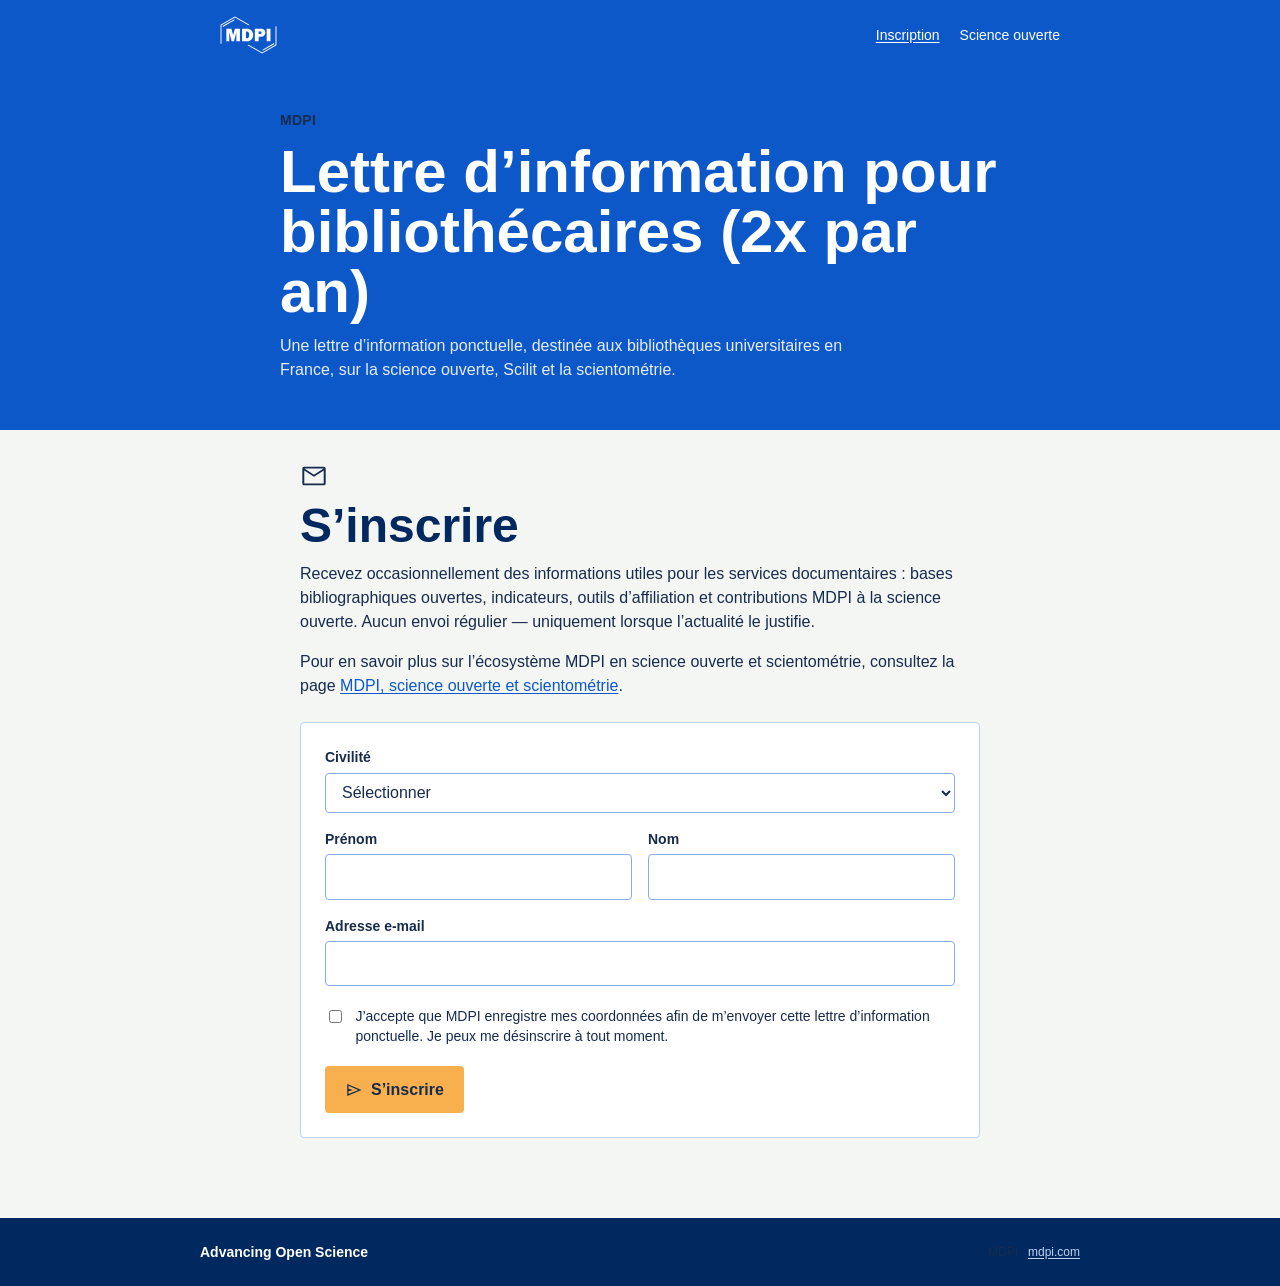
==== index.html @ 77c3365d "initial commit of the mini website" ====
<!DOCTYPE html>
<html lang="fr">
  <head>
    <meta charset="utf-8" />
    <meta name="viewport" content="width=device-width, initial-scale=1" />
    <title>Lettre d’information MDPI — Bibliothèques universitaires</title>
    <meta
      name="description"
      content="Inscription à la lettre d’information ponctuelle MDPI destinée aux bibliothécaires universitaires en France."
    />
    <link rel="stylesheet" href="./styles.css" />
  </head>
  <body>
    <header class="site-header">
      <div class="header-inner">
        <a href="./index.html" aria-label="MDPI — Accueil">
          <img
            class="logo"
            src="./assets/logos/MDPI-logo-White.svg"
            alt="MDPI"
            width="120"
            height="35"
          />
        </a>
        <nav class="site-nav" aria-label="Navigation principale">
          <a href="./index.html" aria-current="page">Inscription</a>
          <a href="./science-ouverte.html">Science ouverte</a>
        </nav>
      </div>
    </header>

    <section class="hero">
      <div class="hero-inner">
        <p class="brand">MDPI</p>
        <h1>Lettre d’information pour bibliothécaires (2x par an)</h1>
        <p class="lede">
          Une lettre d’information ponctuelle, destinée aux bibliothèques
          universitaires en France, sur la science ouverte, Scilit et la
          scientométrie.
        </p>
      </div>
    </section>

    <main class="main">
      <section class="section">
        <img
          class="section-icon"
          src="./assets/icons/mail.svg"
          alt=""
          width="28"
          height="28"
        />
        <h2>S’inscrire</h2>
        <p>
          Recevez occasionnellement des informations utiles pour les services
          documentaires : bases bibliographiques ouvertes, indicateurs, outils
          d’affiliation et contributions MDPI à la science ouverte. Aucun envoi
          régulier — uniquement lorsque l’actualité le justifie.
        </p>
        <p>
          Pour en savoir plus sur l’écosystème MDPI en science ouverte et
          scientométrie, consultez la page
          <a href="./science-ouverte.html">MDPI, science ouverte et scientométrie</a>.
        </p>

        <div class="form-panel">
          <form id="signup-form" novalidate>
            <div class="honeypot" aria-hidden="true">
              <label for="company">Société</label>
              <input
                type="text"
                id="company"
                name="company"
                tabindex="-1"
                autocomplete="off"
              />
            </div>

            <div class="form-row">
              <label for="title">Civilité</label>
              <select id="title" name="title" required>
                <option value="">Sélectionner</option>
                <option value="Mme">Mme</option>
                <option value="M.">M.</option>
                <option value="Dr">Dr</option>
                <option value="Pr">Pr</option>
              </select>
            </div>

            <div class="form-grid">
              <div class="form-row">
                <label for="firstname">Prénom</label>
                <input
                  type="text"
                  id="firstname"
                  name="firstname"
                  autocomplete="given-name"
                  required
                />
              </div>
              <div class="form-row">
                <label for="lastname">Nom</label>
                <input
                  type="text"
                  id="lastname"
                  name="lastname"
                  autocomplete="family-name"
                  required
                />
              </div>
            </div>

            <div class="form-row">
              <label for="email">Adresse e-mail</label>
              <input
                type="email"
                id="email"
                name="email"
                autocomplete="email"
                required
              />
            </div>

            <label class="consent">
              <input type="checkbox" id="consent" name="consent" required />
              <span>
                J’accepte que MDPI enregistre mes coordonnées afin de
                m’envoyer cette lettre d’information ponctuelle. Je peux me
                désinscrire à tout moment.
              </span>
            </label>

            <button class="btn btn-primary" type="submit" id="submit-btn">
              <img
                class="icon-inline"
                src="./assets/icons/send.svg"
                alt=""
                width="18"
                height="18"
              />
              S’inscrire
            </button>

            <div
              id="form-status"
              class="form-status"
              role="status"
              aria-live="polite"
            ></div>
          </form>
        </div>
      </section>
    </main>

    <footer class="site-footer">
      <div class="footer-inner">
        <p class="footer-tagline">Advancing Open Science</p>
        <p class="footer-meta">
          MDPI ·
          <a href="https://www.mdpi.com/">mdpi.com</a>
        </p>
      </div>
    </footer>

    <script>
      (function () {
        var form = document.getElementById("signup-form");
        var statusEl = document.getElementById("form-status");
        var submitBtn = document.getElementById("submit-btn");
        var emailRe = /^[^\s@]+@[^\s@]+\.[^\s@]+$/;

        function showStatus(type, message) {
          statusEl.className = "form-status is-visible " + type;
          statusEl.textContent = message;
        }

        form.addEventListener("submit", async function (event) {
          event.preventDefault();

          if (form.company.value) {
            showStatus(
              "success",
              "Merci. Votre inscription a bien été enregistrée."
            );
            form.reset();
            return;
          }

          var title = form.title.value.trim();
          var firstname = form.firstname.value.trim();
          var lastname = form.lastname.value.trim();
          var email = form.email.value.trim();
          var consent = form.consent.checked;

          if (!title || !firstname || !lastname || !email) {
            showStatus(
              "error",
              "Veuillez renseigner tous les champs obligatoires."
            );
            return;
          }

          if (!emailRe.test(email)) {
            showStatus("error", "Veuillez indiquer une adresse e-mail valide.");
            return;
          }

          if (!consent) {
            showStatus(
              "error",
              "Veuillez accepter le traitement de vos données pour vous inscrire."
            );
            return;
          }

          submitBtn.disabled = true;

          try {
            var response = await fetch("/.netlify/functions/signup", {
              method: "POST",
              headers: { "Content-Type": "application/json" },
              body: JSON.stringify({
                title: title,
                firstname: firstname,
                lastname: lastname,
                email: email,
              }),
            });

            var data = {};
            try {
              data = await response.json();
            } catch (parseError) {
              data = {};
            }

            if (!response.ok) {
              showStatus(
                "error",
                data.error ||
                  "L’inscription n’a pas pu être enregistrée. Réessayez plus tard."
              );
              return;
            }

            showStatus(
              "success",
              "Merci. Votre inscription a bien été enregistrée."
            );
            form.reset();
          } catch (error) {
            showStatus(
              "error",
              "Impossible de joindre le service d’inscription. Vérifiez votre connexion ou réessayez plus tard."
            );
          } finally {
            submitBtn.disabled = false;
          }
        });
      })();
    </script>
  </body>
</html>
---- styles.css ----
:root {
  --mdpi-blue: #0d58c9;
  --mdpi-blue-000: #e6eefa;
  --mdpi-blue-100: #bdd3f2;
  --mdpi-blue-200: #85aee8;
  --mdpi-blue-300: #528cde;
  --mdpi-blue-400: #1f6ad4;
  --mdpi-blue-500: #0d58c9;
  --mdpi-blue-800: #01347c;
  --mdpi-blue-900: #01285f;
  --mdpi-green: #009e6f;
  --mdpi-yellow: #f8b04f;
  --paper-off-white: #f4f6f3;
  --paper-blue: #edf2fa;
  --signal-error: #e11900;
  --signal-warning: #ffc043;
  --signal-success: #05944f;
  --signal-info: #59baf0;
  --ink: #172b4d;
  --ink-muted: #44546f;
  --white: #ffffff;
  --radius: 4px;
  --font: "Suisse Int'l", "Helvetica Neue", Helvetica, Arial, sans-serif;
  --max-width: 720px;
  --max-width-wide: 880px;
}

*,
*::before,
*::after {
  box-sizing: border-box;
}

html {
  scroll-behavior: smooth;
}

body {
  margin: 0;
  font-family: var(--font);
  font-size: 16px;
  line-height: 24px;
  font-weight: 400;
  color: var(--ink);
  background: var(--paper-off-white);
  text-align: left;
}

img {
  max-width: 100%;
  height: auto;
  display: block;
}

a {
  color: var(--mdpi-blue);
  text-decoration: underline;
  text-underline-offset: 2px;
}

a:hover {
  color: var(--mdpi-blue-800);
}

.site-header {
  background: var(--mdpi-blue);
  color: var(--white);
}

.site-header a {
  color: var(--white);
  text-decoration: none;
}

.site-header a:hover {
  text-decoration: underline;
}

.header-inner {
  max-width: var(--max-width-wide);
  margin: 0 auto;
  padding: 1rem 1.25rem;
  display: flex;
  align-items: center;
  justify-content: space-between;
  gap: 1rem;
}

.logo {
  height: 38px;
  width: auto;
}

.site-nav {
  display: flex;
  gap: 1.25rem;
  font-size: 14px;
  line-height: 20px;
}

.site-nav a[aria-current="page"] {
  text-decoration: underline;
}

.hero {
  background: var(--mdpi-blue);
  color: var(--white);
  padding: 2.5rem 1.25rem 3rem;
}

.hero-inner {
  max-width: var(--max-width);
  margin: 0 auto;
}

.hero .brand {
  font-size: 14px;
  line-height: 20px;
  font-weight: 600;
  letter-spacing: 0.02em;
  margin: 0 0 0.75rem;
}

.hero h1 {
  margin: 0 0 0.75rem;
  font-weight: 700;
  font-size: 36px;
  line-height: 40px;
}

.hero .lede {
  margin: 0;
  font-size: 16px;
  line-height: 24px;
  max-width: 36em;
  color: var(--mdpi-blue-000);
}

@media (min-width: 768px) {
  .hero h1 {
    font-size: 48px;
    line-height: 48px;
  }
}

@media (min-width: 1024px) {
  .hero h1 {
    font-size: 60px;
    line-height: 60px;
  }
}

.main {
  max-width: var(--max-width);
  margin: 0 auto;
  padding: 2rem 1.25rem 3rem;
}

.main-wide {
  max-width: var(--max-width-wide);
}

.section {
  margin-bottom: 2.5rem;
  padding-bottom: 2.5rem;
  border-bottom: 1px solid var(--mdpi-blue-100);
}

.section:last-of-type {
  border-bottom: none;
  margin-bottom: 0;
  padding-bottom: 0;
}

.section-icon {
  width: 28px;
  height: 28px;
  margin-bottom: 0.75rem;
}

h2 {
  margin: 0 0 0.75rem;
  font-weight: 700;
  font-size: 30px;
  line-height: 36px;
  color: var(--mdpi-blue-900);
}

@media (min-width: 768px) {
  h2 {
    font-size: 36px;
    line-height: 40px;
  }
}

@media (min-width: 1024px) {
  h2 {
    font-size: 48px;
    line-height: 48px;
  }
}

h3 {
  margin: 1.25rem 0 0.5rem;
  font-weight: 600;
  font-size: 20px;
  line-height: 28px;
  color: var(--mdpi-blue-800);
}

p,
li {
  color: var(--ink);
}

p {
  margin: 0 0 1rem;
}

ul {
  margin: 0 0 1rem;
  padding-left: 1.25rem;
}

li {
  margin-bottom: 0.35rem;
}

.overview {
  background: var(--paper-blue);
  border-radius: var(--radius);
  padding: 1.25rem 1.5rem;
  margin-bottom: 2.5rem;
}

.overview h2 {
  font-size: 20px;
  line-height: 28px;
  margin-bottom: 0.75rem;
}

.overview ul {
  list-style: none;
  padding: 0;
  margin: 0;
  display: grid;
  gap: 0.5rem;
}

.overview a {
  display: inline-flex;
  align-items: center;
  gap: 0.4rem;
  font-weight: 600;
  text-decoration: none;
}

.overview a:hover {
  text-decoration: underline;
}

.overview .icon-inline {
  width: 16px;
  height: 16px;
}

.callout {
  background: var(--paper-blue);
  border-left: 4px solid var(--mdpi-blue);
  border-radius: 0 var(--radius) var(--radius) 0;
  padding: 1rem 1.25rem;
  margin: 1.25rem 0;
}

.callout p {
  margin: 0;
}

.callout-accent {
  border-left-color: var(--mdpi-yellow);
  background: #fff8ec;
}

.callout-note {
  border-left-color: var(--signal-info);
  background: #eef8fd;
}

.hierarchy {
  list-style: none;
  padding: 0;
  margin: 1rem 0;
  display: grid;
  gap: 0.35rem;
}

.hierarchy li {
  background: var(--white);
  border: 1px solid var(--mdpi-blue-100);
  border-radius: var(--radius);
  padding: 0.5rem 0.75rem;
  font-size: 14px;
  line-height: 20px;
}

.hierarchy strong {
  font-weight: 600;
  color: var(--mdpi-blue-800);
}

.metrics {
  display: grid;
  gap: 0.75rem;
  margin: 1rem 0 1.25rem;
}

@media (min-width: 640px) {
  .metrics {
    grid-template-columns: repeat(3, 1fr);
  }
}

.metric {
  background: var(--white);
  border: 1px solid var(--mdpi-blue-100);
  border-radius: var(--radius);
  padding: 0.85rem 1rem;
}

.metric .value {
  display: block;
  font-size: 20px;
  line-height: 28px;
  font-weight: 700;
  color: var(--mdpi-blue);
}

.metric .label {
  display: block;
  font-size: 12px;
  line-height: 16px;
  color: var(--ink-muted);
  margin-top: 0.15rem;
}

.form-panel {
  background: var(--white);
  border: 1px solid var(--mdpi-blue-100);
  border-radius: var(--radius);
  padding: 1.5rem;
  margin-top: 1.5rem;
}

.form-row {
  margin-bottom: 1rem;
}

.form-row label {
  display: block;
  font-size: 14px;
  line-height: 20px;
  font-weight: 600;
  margin-bottom: 0.35rem;
  color: var(--ink);
}

.form-row input,
.form-row select {
  width: 100%;
  font-family: inherit;
  font-size: 16px;
  line-height: 24px;
  padding: 0.6rem 0.75rem;
  border: 1px solid var(--mdpi-blue-200);
  border-radius: var(--radius);
  background: var(--white);
  color: var(--ink);
}

.form-row input:focus,
.form-row select:focus {
  outline: 2px solid var(--mdpi-blue);
  outline-offset: 1px;
  border-color: var(--mdpi-blue);
}

.form-grid {
  display: grid;
  gap: 1rem;
}

@media (min-width: 640px) {
  .form-grid {
    grid-template-columns: 1fr 1fr;
  }
}

.honeypot {
  position: absolute;
  left: -9999px;
  width: 1px;
  height: 1px;
  overflow: hidden;
}

.consent {
  display: flex;
  gap: 0.65rem;
  align-items: flex-start;
  margin: 1.25rem 0;
  font-size: 14px;
  line-height: 20px;
}

.consent input {
  margin-top: 0.2rem;
  flex-shrink: 0;
}

.btn {
  display: inline-flex;
  align-items: center;
  justify-content: center;
  gap: 0.5rem;
  font-family: inherit;
  font-size: 16px;
  line-height: 24px;
  font-weight: 600;
  padding: 0.7rem 1.25rem;
  border: none;
  border-radius: var(--radius);
  cursor: pointer;
  text-decoration: none;
}

.btn-primary {
  background: var(--mdpi-yellow);
  color: var(--ink);
}

.btn-primary:hover {
  background: #f09c2a;
  color: var(--ink);
}

.btn-secondary {
  background: var(--mdpi-blue);
  color: var(--white);
}

.btn-secondary:hover {
  background: var(--mdpi-blue-800);
  color: var(--white);
}

.btn .icon-inline {
  width: 18px;
  height: 18px;
}

.btn:disabled {
  opacity: 0.6;
  cursor: not-allowed;
}

.form-status {
  margin-top: 1rem;
  padding: 0.85rem 1rem;
  border-radius: var(--radius);
  font-size: 14px;
  line-height: 20px;
  display: none;
}

.form-status.is-visible {
  display: block;
}

.form-status.success {
  background: #e6f6ef;
  color: var(--signal-success);
  border: 1px solid var(--signal-success);
}

.form-status.error {
  background: #fdecea;
  color: var(--signal-error);
  border: 1px solid var(--signal-error);
}

.links-inline {
  display: flex;
  flex-wrap: wrap;
  gap: 0.75rem 1.25rem;
  margin: 1rem 0;
}

.links-inline a {
  display: inline-flex;
  align-items: center;
  gap: 0.35rem;
  font-weight: 600;
  text-decoration: none;
}

.links-inline a:hover {
  text-decoration: underline;
}

.icon-inline {
  width: 14px;
  height: 14px;
  flex-shrink: 0;
}

.closing {
  background: var(--paper-blue);
  border-radius: var(--radius);
  padding: 1.5rem;
  margin-top: 2rem;
}

.site-footer {
  background: var(--mdpi-blue-900);
  color: var(--mdpi-blue-000);
  padding: 1.5rem 1.25rem;
  margin-top: 2rem;
}

.footer-inner {
  max-width: var(--max-width-wide);
  margin: 0 auto;
  display: flex;
  flex-wrap: wrap;
  align-items: center;
  justify-content: space-between;
  gap: 1rem;
}

.footer-tagline {
  margin: 0;
  font-size: 14px;
  line-height: 20px;
  font-weight: 600;
  color: var(--white);
}

.footer-meta {
  margin: 0;
  font-size: 12px;
  line-height: 16px;
}

.site-footer a {
  color: var(--mdpi-blue-100);
}
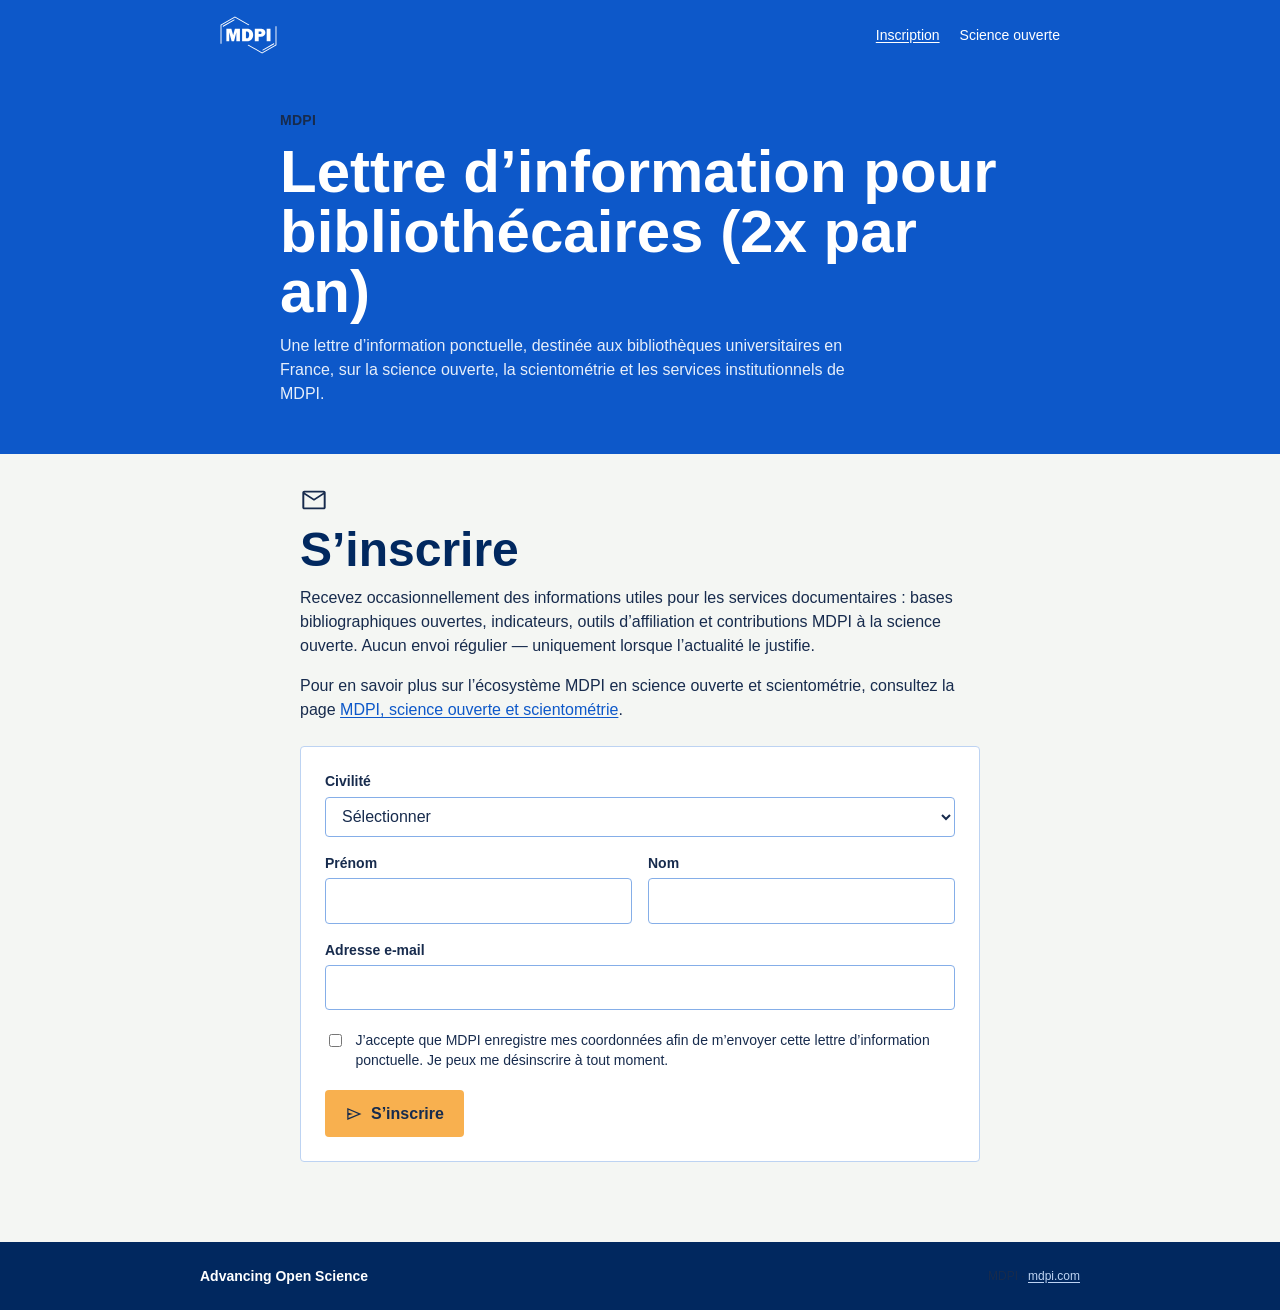
==== commit a06272bd: "adjust newsletter teaser" ====
--- a/index.html
+++ b/index.html
@@ -35,8 +35,8 @@
         <h1>Lettre d’information pour bibliothécaires (2x par an)</h1>
         <p class="lede">
           Une lettre d’information ponctuelle, destinée aux bibliothèques
-          universitaires en France, sur la science ouverte, Scilit et la
-          scientométrie.
+          universitaires en France, sur la science ouverte, la scientométrie et
+          les services institutionnels de MDPI.
         </p>
       </div>
     </section>
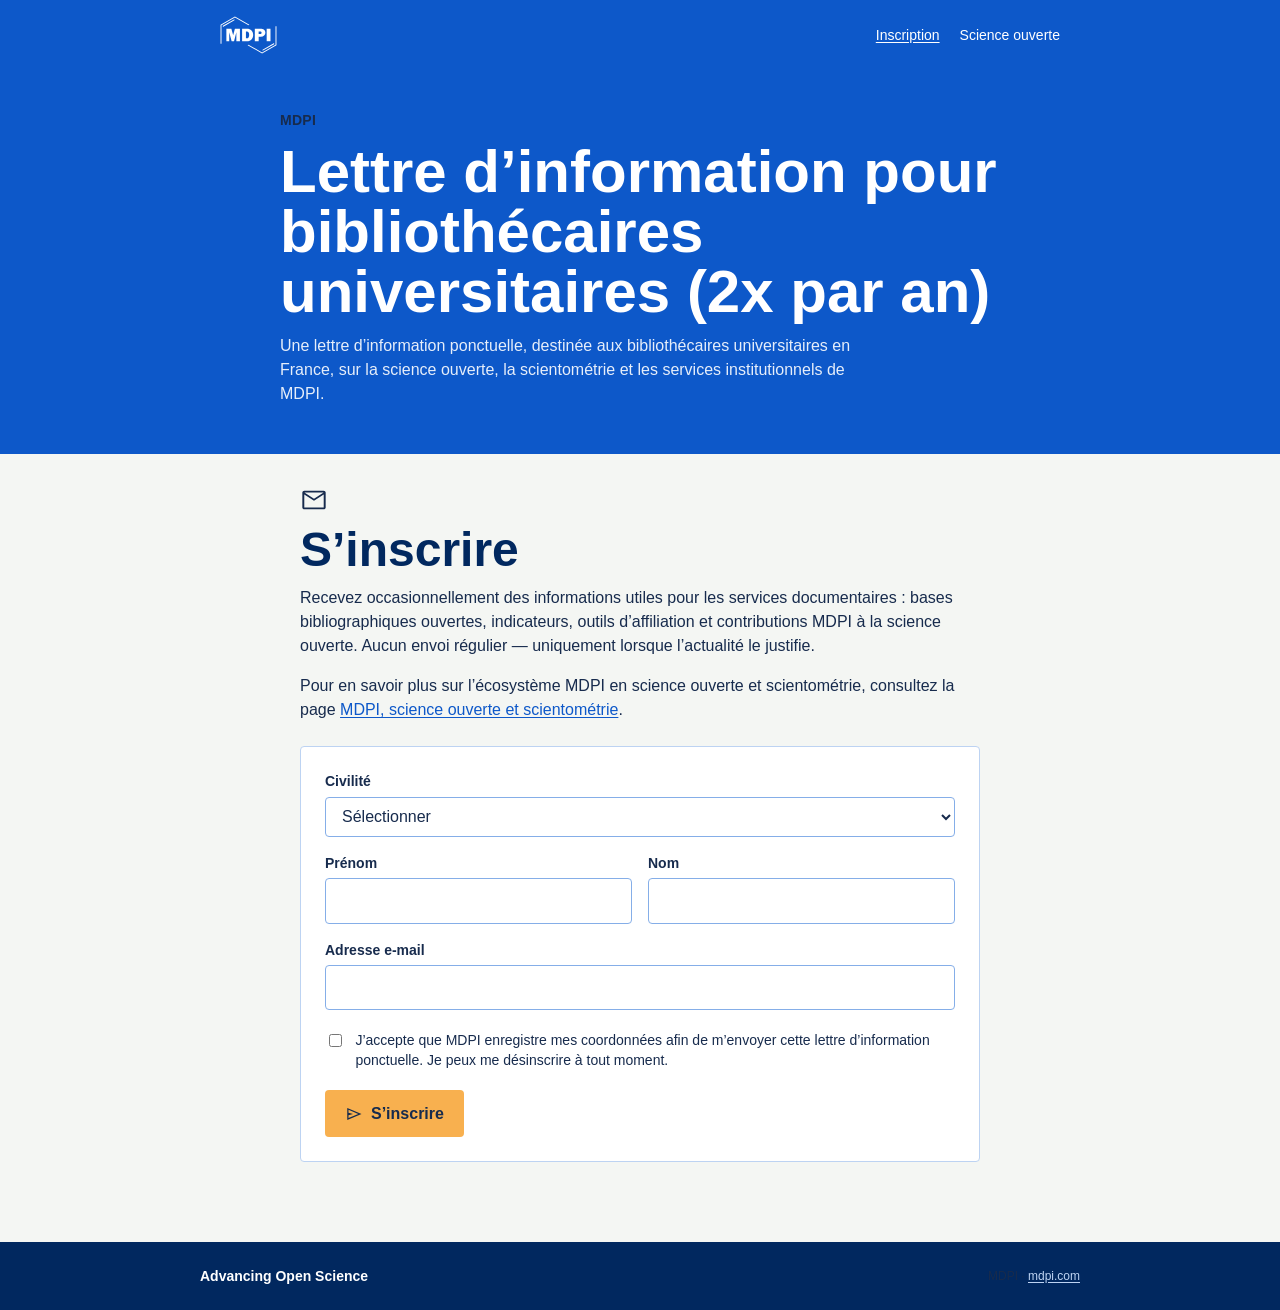
==== commit c1bb1934: "update wording based on Florian's input" ====
--- a/index.html
+++ b/index.html
@@ -3,7 +3,7 @@
   <head>
     <meta charset="utf-8" />
     <meta name="viewport" content="width=device-width, initial-scale=1" />
-    <title>Lettre d’information MDPI — Bibliothèques universitaires</title>
+    <title>Lettre d’information MDPI — Bibliothécaires universitaires</title>
     <meta
       name="description"
       content="Inscription à la lettre d’information ponctuelle MDPI destinée aux bibliothécaires universitaires en France."
@@ -32,11 +32,11 @@
     <section class="hero">
       <div class="hero-inner">
         <p class="brand">MDPI</p>
-        <h1>Lettre d’information pour bibliothécaires (2x par an)</h1>
+        <h1>Lettre d’information pour bibliothécaires universitaires (2x par an)</h1>
         <p class="lede">
-          Une lettre d’information ponctuelle, destinée aux bibliothèques
+          Une lettre d’information ponctuelle, destinée aux bibliothécaires
           universitaires en France, sur la science ouverte, la scientométrie et
-          les services institutionnels de MDPI.
+          les services institutionnels de MDPI. 
         </p>
       </div>
     </section>
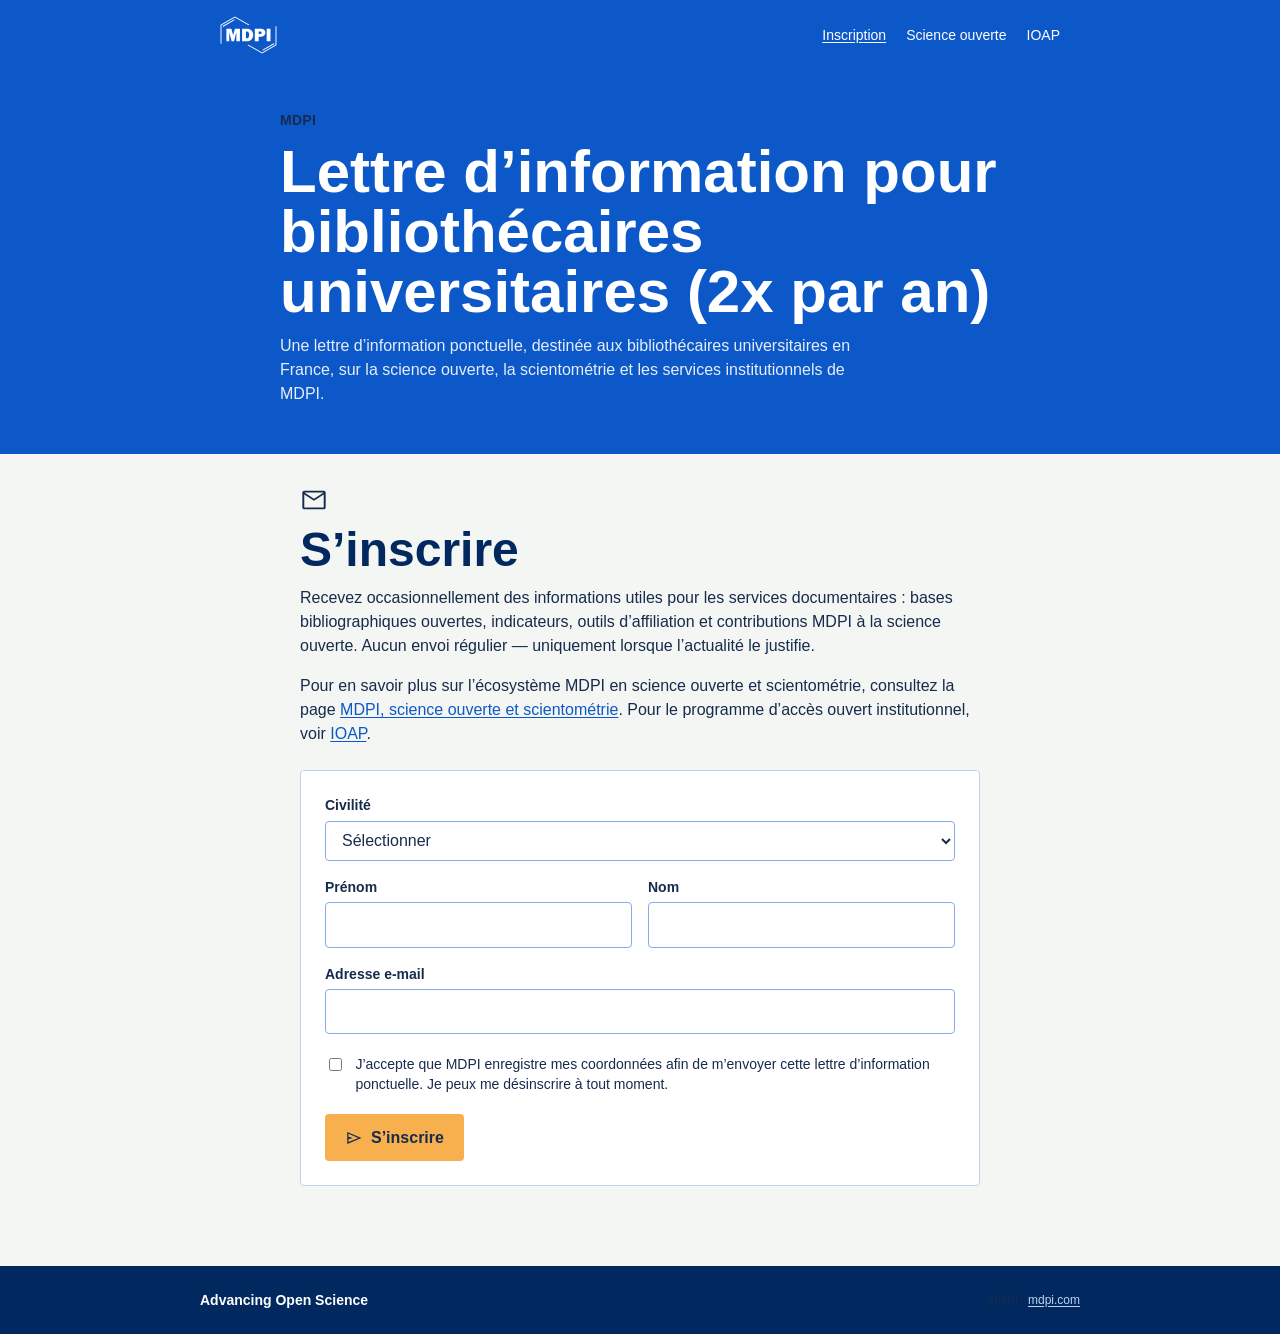
==== commit bccba644: "include a dedicated page for IOAP" ====
--- a/index.html
+++ b/index.html
@@ -25,6 +25,7 @@
         <nav class="site-nav" aria-label="Navigation principale">
           <a href="./index.html" aria-current="page">Inscription</a>
           <a href="./science-ouverte.html">Science ouverte</a>
+          <a href="./ioap.html">IOAP</a>
         </nav>
       </div>
     </header>
@@ -61,6 +62,8 @@
           Pour en savoir plus sur l’écosystème MDPI en science ouverte et
           scientométrie, consultez la page
           <a href="./science-ouverte.html">MDPI, science ouverte et scientométrie</a>.
+          Pour le programme d’accès ouvert institutionnel, voir
+          <a href="./ioap.html">IOAP</a>.
         </p>
 
         <div class="form-panel">
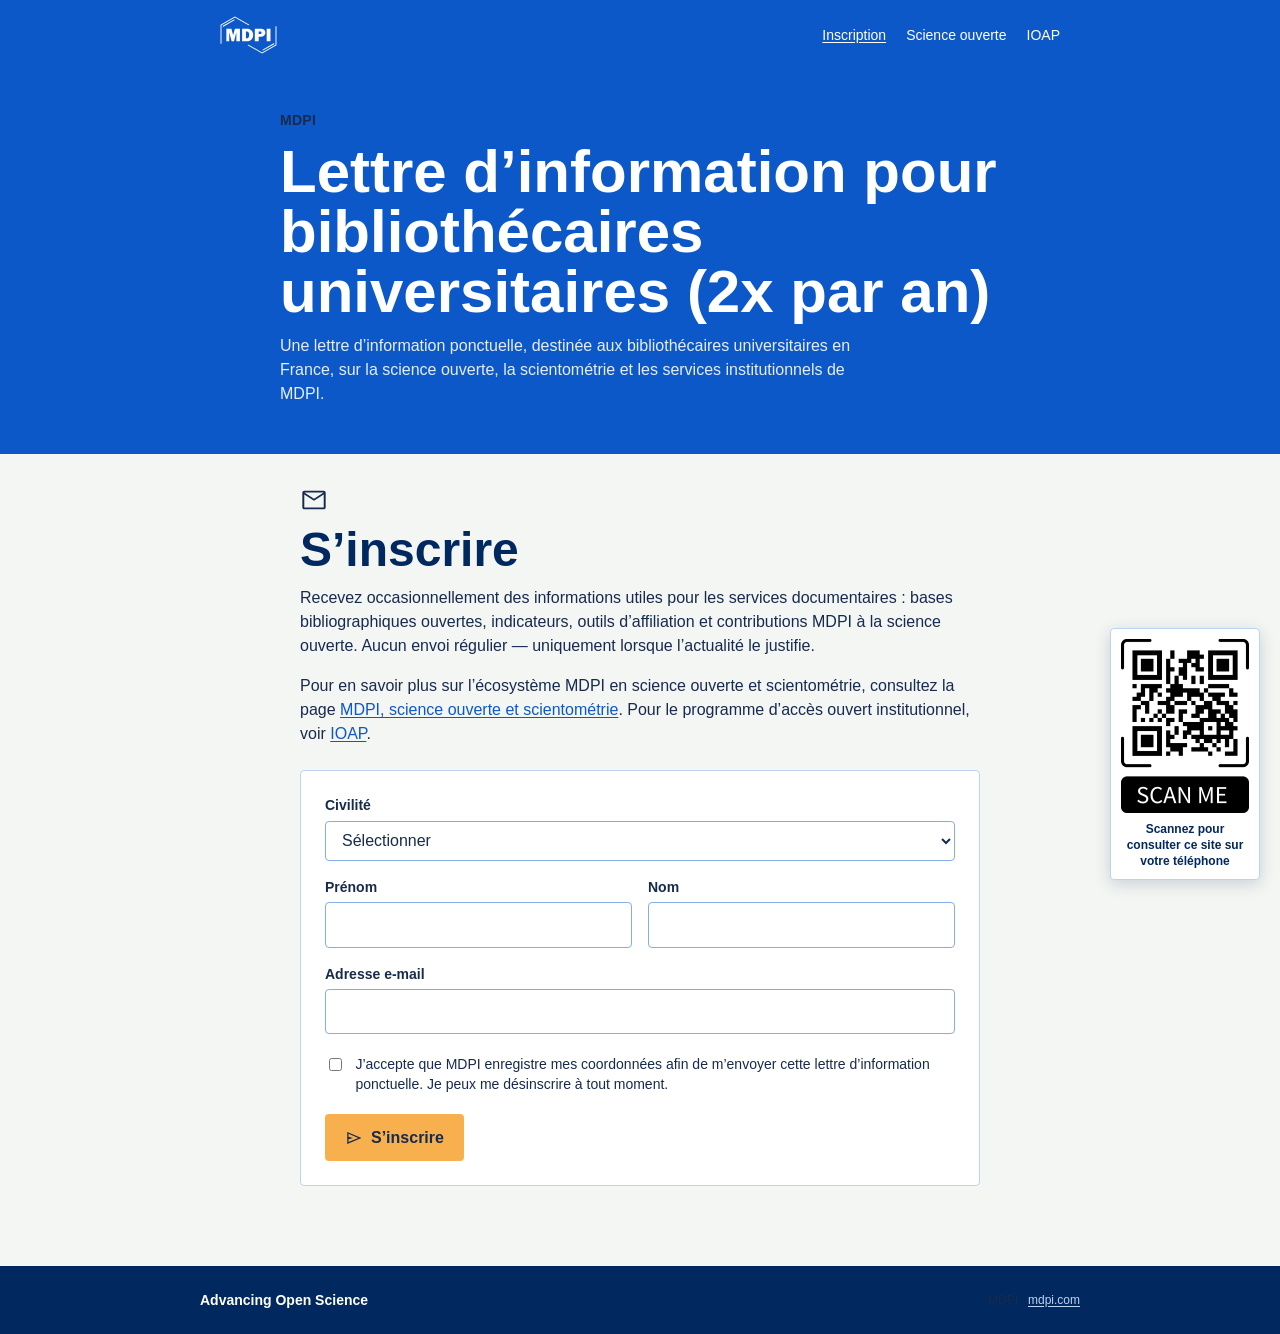
==== commit 97ba2945: "add floating QR code on desktop" ====
--- a/index.html
+++ b/index.html
@@ -165,6 +165,16 @@
       </div>
     </footer>
 
+    <aside class="qr-badge" aria-label="Consulter ce site sur votre téléphone">
+      <img
+        src="./qr-code.png"
+        alt="QR code vers ce site"
+        width="754"
+        height="1024"
+      />
+      <p>Scannez pour consulter ce site sur votre téléphone</p>
+    </aside>
+
     <script>
       (function () {
         var form = document.getElementById("signup-form");
--- a/styles.css
+++ b/styles.css
@@ -554,3 +554,45 @@
 .site-footer a {
   color: var(--mdpi-blue-100);
 }
+
+.qr-badge {
+  display: none;
+}
+
+/* Only shown where the side gutter is wide enough not to cover content. */
+@media (min-width: 1200px) {
+  .qr-badge {
+    display: block;
+    position: fixed;
+    right: 1.25rem;
+    bottom: 1.25rem;
+    z-index: 10;
+    width: 150px;
+    background: var(--white);
+    border: 1px solid var(--mdpi-blue-100);
+    border-radius: var(--radius);
+    padding: 0.6rem;
+    box-shadow: 0 4px 16px rgba(1, 40, 95, 0.18);
+  }
+
+  .qr-badge p {
+    margin: 0.5rem 0 0;
+    font-size: 12px;
+    line-height: 16px;
+    font-weight: 600;
+    text-align: center;
+    color: var(--mdpi-blue-900);
+  }
+}
+
+@media (min-width: 1440px) {
+  .qr-badge {
+    width: 190px;
+  }
+}
+
+@media print {
+  .qr-badge {
+    display: none;
+  }
+}
